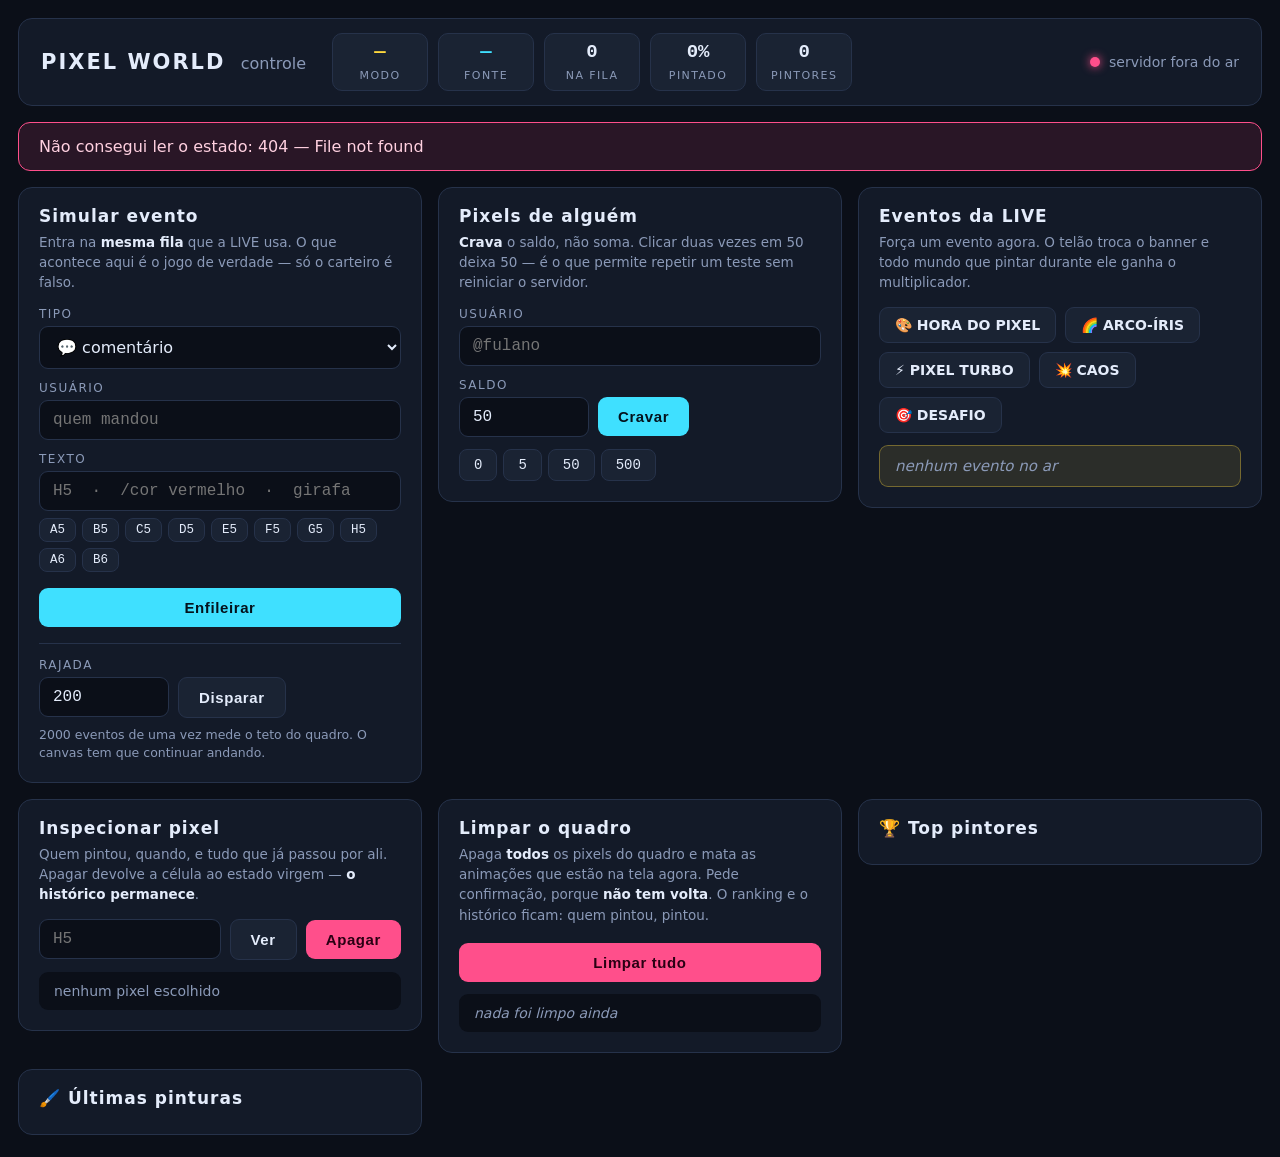
==== control/index.html @ 0fece091 "feat: iniciado" ====
<!doctype html>
<html lang="pt-BR">
<head>
<meta charset="utf-8">
<meta name="viewport" content="width=device-width, initial-scale=1">
<title>PIXEL WORLD — controle</title>
<link rel="stylesheet" href="/control/control.css">
</head>
<body>

<!--
  Esta pagina NAO vai ao ar. Ela e a bancada de ensaio do streamer: simular
  um comentario, dar pixels a mao, apagar a zoeira de alguem e medir carga.
  Por isso aqui a fonte e grande, o contraste e alto e nada anima — quem usa
  isto esta trabalhando, com a LIVE rodando do lado.
-->

<header id="barra">
  <h1>PIXEL WORLD <span>controle</span></h1>

  <div class="medidores">
    <div class="medidor" id="m-modo"><b>—</b><small>modo</small></div>
    <div class="medidor" id="m-fonte"><b>—</b><small>fonte</small></div>
    <div class="medidor" id="m-fila"><b>0</b><small>na fila</small></div>
    <div class="medidor" id="m-canvas"><b>0%</b><small>pintado</small></div>
    <div class="medidor" id="m-users"><b>0</b><small>pintores</small></div>
  </div>

  <div id="vivo"><span class="luz"></span><span id="vivo-texto">lendo…</span></div>
</header>

<div id="erro" hidden></div>

<main id="grade">

  <!-- ---------------------------------------------------------------- -->
  <section class="cartao" id="cartao-simular">
    <h2>Simular evento</h2>
    <p class="dica">
      Entra na <b>mesma fila</b> que a LIVE usa. O que acontece aqui é o jogo
      de verdade — só o carteiro é falso.
    </p>

    <div class="campo">
      <label for="sim-tipo">Tipo</label>
      <select id="sim-tipo">
        <option value="comentario">💬 comentário</option>
        <option value="presente">🌹 presente</option>
        <option value="curtida">❤️ curtida</option>
        <option value="seguir">➕ seguir</option>
        <option value="compartilhar">🔁 compartilhar</option>
      </select>
    </div>

    <div class="campo">
      <label for="sim-usuario">Usuário</label>
      <input id="sim-usuario" list="usuarios-conhecidos" placeholder="quem mandou" autocomplete="off">
      <datalist id="usuarios-conhecidos"></datalist>
    </div>

    <div class="campo" id="campo-texto">
      <label for="sim-texto">Texto</label>
      <input id="sim-texto" placeholder="H5  ·  /cor vermelho  ·  girafa" autocomplete="off">
      <div class="atalhos" id="atalhos-coord"></div>
    </div>

    <div class="campo" id="campo-presente" hidden>
      <label for="campo-gift">Presente</label>
      <div class="linha">
        <select id="campo-gift">
          <option value="Rose">🌹 Rose</option>
          <option value="TikTok">🎵 TikTok</option>
          <option value="Finger Heart">🫰 Finger Heart</option>
          <option value="Ice Cream">🍦 Ice Cream</option>
          <option value="Galaxy">🌌 Galaxy</option>
        </select>
        <input id="sim-quantidade" type="number" min="1" max="9999" value="1" title="quantidade">
      </div>
    </div>

    <button class="acao" id="btn-simular">Enfileirar</button>

    <div class="rajada">
      <label for="burst">Rajada</label>
      <div class="linha">
        <input id="burst" type="number" min="0" max="5000" value="200">
        <button class="acao secundaria" id="btn-burst">Disparar</button>
      </div>
      <small>2000 eventos de uma vez mede o teto do quadro. O canvas tem que continuar andando.</small>
    </div>
  </section>

  <!-- ---------------------------------------------------------------- -->
  <section class="cartao" id="cartao-inventario">
    <h2>Pixels de alguém</h2>
    <p class="dica">
      <b>Crava</b> o saldo, não soma. Clicar duas vezes em 50 deixa 50 — é o
      que permite repetir um teste sem reiniciar o servidor.
    </p>

    <div class="campo">
      <label for="inv-usuario">Usuário</label>
      <input id="inv-usuario" list="usuarios-conhecidos" placeholder="@fulano" autocomplete="off">
    </div>

    <div class="campo">
      <label for="inv-pixels">Saldo</label>
      <div class="linha">
        <input id="inv-pixels" type="number" min="0" value="50">
        <button class="acao" id="btn-inventario">Cravar</button>
      </div>
    </div>

    <div class="linha atalhos-negrito">
      <button class="mini" data-valor="0">0</button>
      <button class="mini" data-valor="5">5</button>
      <button class="mini" data-valor="50">50</button>
      <button class="mini" data-valor="500">500</button>
    </div>
  </section>

  <!-- ---------------------------------------------------------------- -->
  <section class="cartao" id="cartao-eventos">
    <h2>Eventos da LIVE</h2>
    <p class="dica">
      Força um evento agora. O telão troca o banner e todo mundo que pintar
      durante ele ganha o multiplicador.
    </p>
    <div id="botoes-evento" class="linha"></div>
    <div id="evento-ativo" class="vazio">nenhum evento no ar</div>
  </section>

  <!-- ---------------------------------------------------------------- -->
  <section class="cartao" id="cartao-pixel">
    <h2>Inspecionar pixel</h2>
    <p class="dica">
      Quem pintou, quando, e tudo que já passou por ali. Apagar devolve a
      célula ao estado virgem — <b>o histórico permanece</b>.
    </p>
    <div class="linha">
      <input id="px-coord" placeholder="H5" autocomplete="off">
      <button class="acao secundaria" id="btn-inspecionar">Ver</button>
      <button class="acao perigo" id="btn-apagar">Apagar</button>
    </div>
    <div id="pixel-detalhe" class="vazio">nenhum pixel escolhido</div>
  </section>

  <!-- ---------------------------------------------------------------- -->
  <section class="cartao" id="cartao-limpar">
    <h2>Limpar o quadro</h2>
    <p class="dica">
      Apaga <b>todos</b> os pixels do quadro e mata as animações que estão na
      tela agora. Pede confirmação, porque <b>não tem volta</b>. O ranking e o
      histórico ficam: quem pintou, pintou.
    </p>
    <button class="acao perigo" id="btn-limpar">Limpar tudo</button>
    <div id="limpar-status" class="vazio">nada foi limpo ainda</div>
  </section>

  <!-- ---------------------------------------------------------------- -->
  <section class="cartao" id="cartao-ranking">
    <h2>🏆 Top pintores</h2>
    <ol id="ranking-lista"></ol>
  </section>

  <section class="cartao" id="cartao-feed">
    <h2>🖌️ Últimas pinturas</h2>
    <ul id="feed-lista"></ul>
  </section>

</main>

<script type="module" src="/control/control.js"></script>
</body>
</html>
---- control/control.css ----
/*
 * O painel do operador.
 *
 * Nada aqui e para o publico: e uma bancada de trabalho. Fonte grande porque
 * o streamer esta lendo de longe, contraste alto porque a sala costuma estar
 * com a luz apagada, e nenhuma animacao porque a pagina fica aberta ao lado
 * da LIVE o dia inteiro.
 */

:root {
  --fundo: #0b0f18;
  --cartao: #131a28;
  --cartao-2: #1a2333;
  --borda: #26324a;
  --texto: #e4ecfb;
  --fraco: #8b9ab8;
  --ciano: #3fe0ff;
  --verde: #3aff9e;
  --amarelo: #ffd93d;
  --rosa: #ff4f8b;
  --mono: ui-monospace, "Cascadia Mono", Consolas, monospace;
}

* { box-sizing: border-box; margin: 0; padding: 0; }

body {
  background: var(--fundo);
  color: var(--texto);
  font-family: "Segoe UI", system-ui, sans-serif;
  font-size: 16px;
  padding: 18px;
  min-height: 100vh;
}

/* ------------------------------------------------------------------ */
/* Barra do topo                                                       */
/* ------------------------------------------------------------------ */

#barra {
  display: flex;
  align-items: center;
  gap: 26px;
  flex-wrap: wrap;
  padding: 14px 22px;
  border: 1px solid var(--borda);
  border-radius: 14px;
  background: var(--cartao);
  margin-bottom: 16px;
  position: sticky;
  top: 12px;
  z-index: 10;
}

#barra h1 {
  font-size: 21px;
  letter-spacing: 2px;
  font-weight: 800;
}

#barra h1 span {
  color: var(--fraco);
  font-weight: 400;
  letter-spacing: 0;
  font-size: 16px;
  margin-left: 6px;
}

.medidores { display: flex; gap: 10px; flex-wrap: wrap; }

.medidor {
  min-width: 96px;
  padding: 7px 14px;
  border-radius: 10px;
  background: var(--cartao-2);
  border: 1px solid var(--borda);
  text-align: center;
}

.medidor b {
  display: block;
  font-family: var(--mono);
  font-size: 19px;
  line-height: 1.2;
}

.medidor small {
  color: var(--fraco);
  font-size: 11px;
  letter-spacing: 1.4px;
  text-transform: uppercase;
}

#m-modo b { color: var(--amarelo); }
#m-fonte b { color: var(--ciano); }

#vivo {
  margin-left: auto;
  display: flex;
  align-items: center;
  gap: 9px;
  font-size: 14px;
  color: var(--fraco);
}

#vivo .luz {
  width: 10px;
  height: 10px;
  border-radius: 50%;
  background: #555;
}

#vivo.vivo .luz { background: var(--verde); box-shadow: 0 0 10px var(--verde); }
#vivo.morto .luz { background: var(--rosa); box-shadow: 0 0 10px var(--rosa); }

/* ------------------------------------------------------------------ */
/* Erro                                                                */
/* ------------------------------------------------------------------ */

#erro {
  margin-bottom: 16px;
  padding: 14px 20px;
  border-radius: 12px;
  border: 1px solid var(--rosa);
  background: rgba(255, 79, 139, 0.12);
  color: #ffd0e0;
  font-size: 16px;
  white-space: pre-wrap;
}

/* ------------------------------------------------------------------ */
/* Cartoes                                                             */
/* ------------------------------------------------------------------ */

#grade {
  display: grid;
  grid-template-columns: repeat(auto-fit, minmax(360px, 1fr));
  gap: 16px;
  align-items: start;
}

.cartao {
  background: var(--cartao);
  border: 1px solid var(--borda);
  border-radius: 14px;
  padding: 18px 20px 20px;
}

.cartao h2 {
  font-size: 17px;
  letter-spacing: 1px;
  margin-bottom: 6px;
}

.dica {
  color: var(--fraco);
  font-size: 13.5px;
  line-height: 1.5;
  margin-bottom: 14px;
}

.dica b { color: var(--texto); }

/* Campos ------------------------------------------------------------- */

.campo { margin-bottom: 12px; }

.campo label,
.rajada label {
  display: block;
  font-size: 12px;
  letter-spacing: 1.5px;
  text-transform: uppercase;
  color: var(--fraco);
  margin-bottom: 5px;
}

input, select {
  width: 100%;
  padding: 10px 13px;
  font-size: 16px;
  font-family: var(--mono);
  color: var(--texto);
  background: var(--fundo);
  border: 1px solid var(--borda);
  border-radius: 9px;
  outline: none;
}

input:focus, select:focus { border-color: var(--ciano); }

select { font-family: inherit; }

.linha {
  display: flex;
  gap: 9px;
  align-items: center;
}

.linha input { flex: 1; }
.linha input[type="number"] { max-width: 130px; }

/* Botoes ------------------------------------------------------------- */

.acao {
  padding: 11px 20px;
  font-size: 15px;
  font-weight: 700;
  letter-spacing: 0.6px;
  color: #04121c;
  background: var(--ciano);
  border: none;
  border-radius: 9px;
  cursor: pointer;
  width: 100%;
  margin-top: 4px;
}

.acao:hover { filter: brightness(1.12); }
.acao:active { transform: translateY(1px); }

.acao.secundaria {
  background: var(--cartao-2);
  color: var(--texto);
  border: 1px solid var(--borda);
}

.acao.perigo {
  background: var(--rosa);
  color: #2a0013;
}

.acao:disabled {
  opacity: 0.45;
  cursor: not-allowed;
  filter: none;
}

.linha .acao { width: auto; margin-top: 0; flex: none; }

.mini {
  padding: 7px 14px;
  font-family: var(--mono);
  font-size: 14px;
  color: var(--texto);
  background: var(--cartao-2);
  border: 1px solid var(--borda);
  border-radius: 8px;
  cursor: pointer;
}

.mini:hover { border-color: var(--ciano); }

.atalhos, .atalhos-negrito {
  display: flex;
  gap: 6px;
  flex-wrap: wrap;
  margin-top: 7px;
}

.atalhos .mini { padding: 4px 10px; font-size: 12.5px; }

/* Rajada ------------------------------------------------------------- */

.rajada {
  margin-top: 16px;
  padding-top: 14px;
  border-top: 1px solid var(--borda);
}

.rajada small {
  display: block;
  margin-top: 8px;
  color: var(--fraco);
  font-size: 12.5px;
  line-height: 1.45;
}

/* Eventos ------------------------------------------------------------ */

#botoes-evento { flex-wrap: wrap; }

.botao-evento {
  font-family: inherit;
  padding: 9px 15px;
  font-size: 14px;
  font-weight: 700;
  color: var(--texto);
  background: var(--cartao-2);
  border: 1px solid var(--borda);
  border-radius: 9px;
  cursor: pointer;
}

.botao-evento:hover { border-color: var(--amarelo); color: var(--amarelo); }

#evento-ativo {
  margin-top: 12px;
  padding: 11px 15px;
  border-radius: 9px;
  background: rgba(255, 217, 61, 0.10);
  border: 1px solid rgba(255, 217, 61, 0.35);
  font-size: 15px;
}

.vazio {
  margin-top: 12px;
  padding: 11px 15px;
  border-radius: 9px;
  background: var(--fundo);
  color: var(--fraco);
  font-size: 14px;
  font-style: italic;
}

/* Pixel -------------------------------------------------------------- */

#pixel-detalhe { font-style: normal; }

.pixel-topo {
  display: flex;
  align-items: center;
  gap: 12px;
  margin-bottom: 10px;
}

.pixel-cor {
  width: 30px;
  height: 30px;
  border-radius: 7px;
  border: 1px solid rgba(255, 255, 255, 0.25);
}

.pixel-coord {
  font-family: var(--mono);
  font-size: 20px;
  font-weight: 800;
  color: var(--amarelo);
}

.historico {
  list-style: none;
  margin-top: 10px;
  border-top: 1px solid var(--borda);
  padding-top: 10px;
}

.historico li {
  display: flex;
  gap: 10px;
  align-items: center;
  font-size: 13.5px;
  padding: 4px 0;
  color: var(--fraco);
}

.historico .quando {
  font-family: var(--mono);
  font-size: 12px;
  min-width: 76px;
}

.historico .quem { color: var(--texto); }

/* Listas ------------------------------------------------------------- */

#ranking-lista, #feed-lista {
  list-style: none;
  max-height: 340px;
  overflow-y: auto;
}

#ranking-lista li, #feed-lista li {
  display: flex;
  align-items: center;
  gap: 10px;
  padding: 7px 0;
  border-bottom: 1px solid rgba(38, 50, 74, 0.6);
  font-size: 15px;
}

.pos {
  font-family: var(--mono);
  color: var(--fraco);
  min-width: 22px;
}

.amostra {
  width: 15px;
  height: 15px;
  border-radius: 4px;
  flex: none;
}

.nome {
  flex: 1;
  overflow: hidden;
  text-overflow: ellipsis;
  white-space: nowrap;
}

.num {
  font-family: var(--mono);
  color: var(--ciano);
  font-weight: 700;
}

.coord {
  font-family: var(--mono);
  color: var(--amarelo);
  font-weight: 700;
  min-width: 48px;
}

@media (max-width: 720px) {
  #grade { grid-template-columns: 1fr; }
  #barra { position: static; }
}
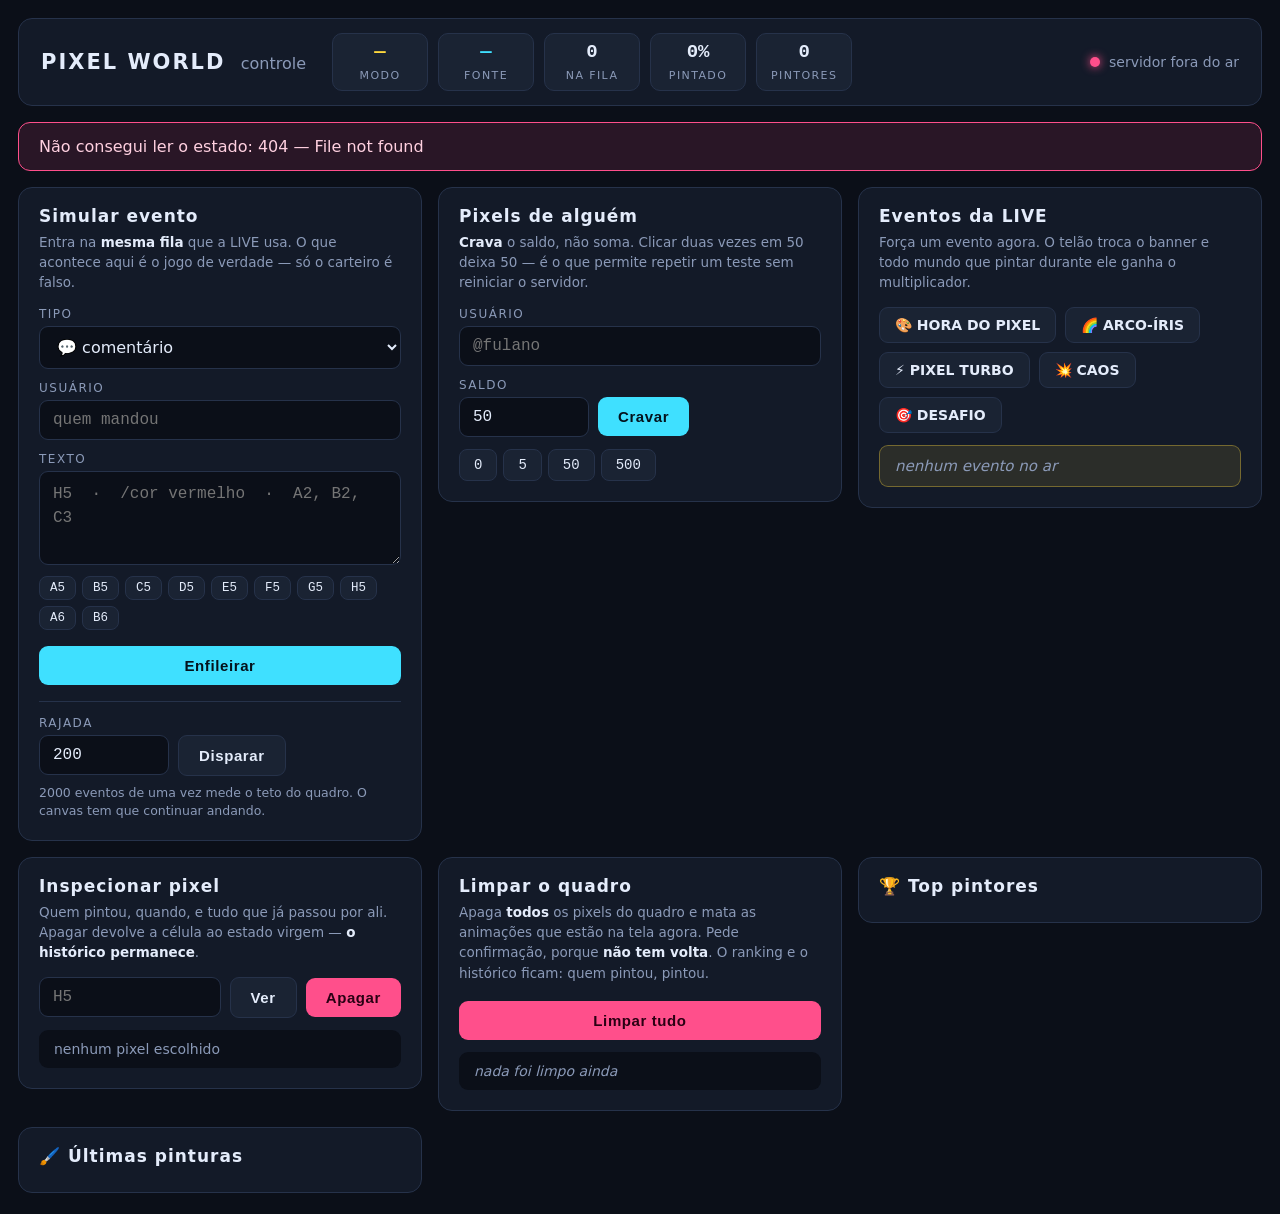
==== commit cebfe024: "refact: admin panel" ====
--- a/control/index.html
+++ b/control/index.html
@@ -60,7 +60,11 @@
 
     <div class="campo" id="campo-texto">
       <label for="sim-texto">Texto</label>
-      <input id="sim-texto" placeholder="H5  ·  /cor vermelho  ·  girafa" autocomplete="off">
+      <!-- Campo de VARIAS linhas de proposito: a receita de um desenho tem
+           quantas linhas couberem em 150 caracteres, e um <input> de uma linha
+           so cola tudo grudado ao receber o paste — "AE22" e "S23" viram
+           "AE22S23" e nasce uma coordenada que nao existe. -->
+      <textarea id="sim-texto" rows="3" placeholder="H5  ·  /cor vermelho  ·  A2, B2, C3" autocomplete="off"></textarea>
       <div class="atalhos" id="atalhos-coord"></div>
     </div>
 
--- a/control/control.css
+++ b/control/control.css
@@ -174,7 +174,7 @@
   margin-bottom: 5px;
 }
 
-input, select {
+input, select, textarea {
   width: 100%;
   padding: 10px 13px;
   font-size: 16px;
@@ -186,7 +186,13 @@
   outline: none;
 }
 
-input:focus, select:focus { border-color: var(--ciano); }
+textarea {
+  resize: vertical;
+  min-height: 68px;
+  line-height: 1.5;
+}
+
+input:focus, select:focus, textarea:focus { border-color: var(--ciano); }
 
 select { font-family: inherit; }
 
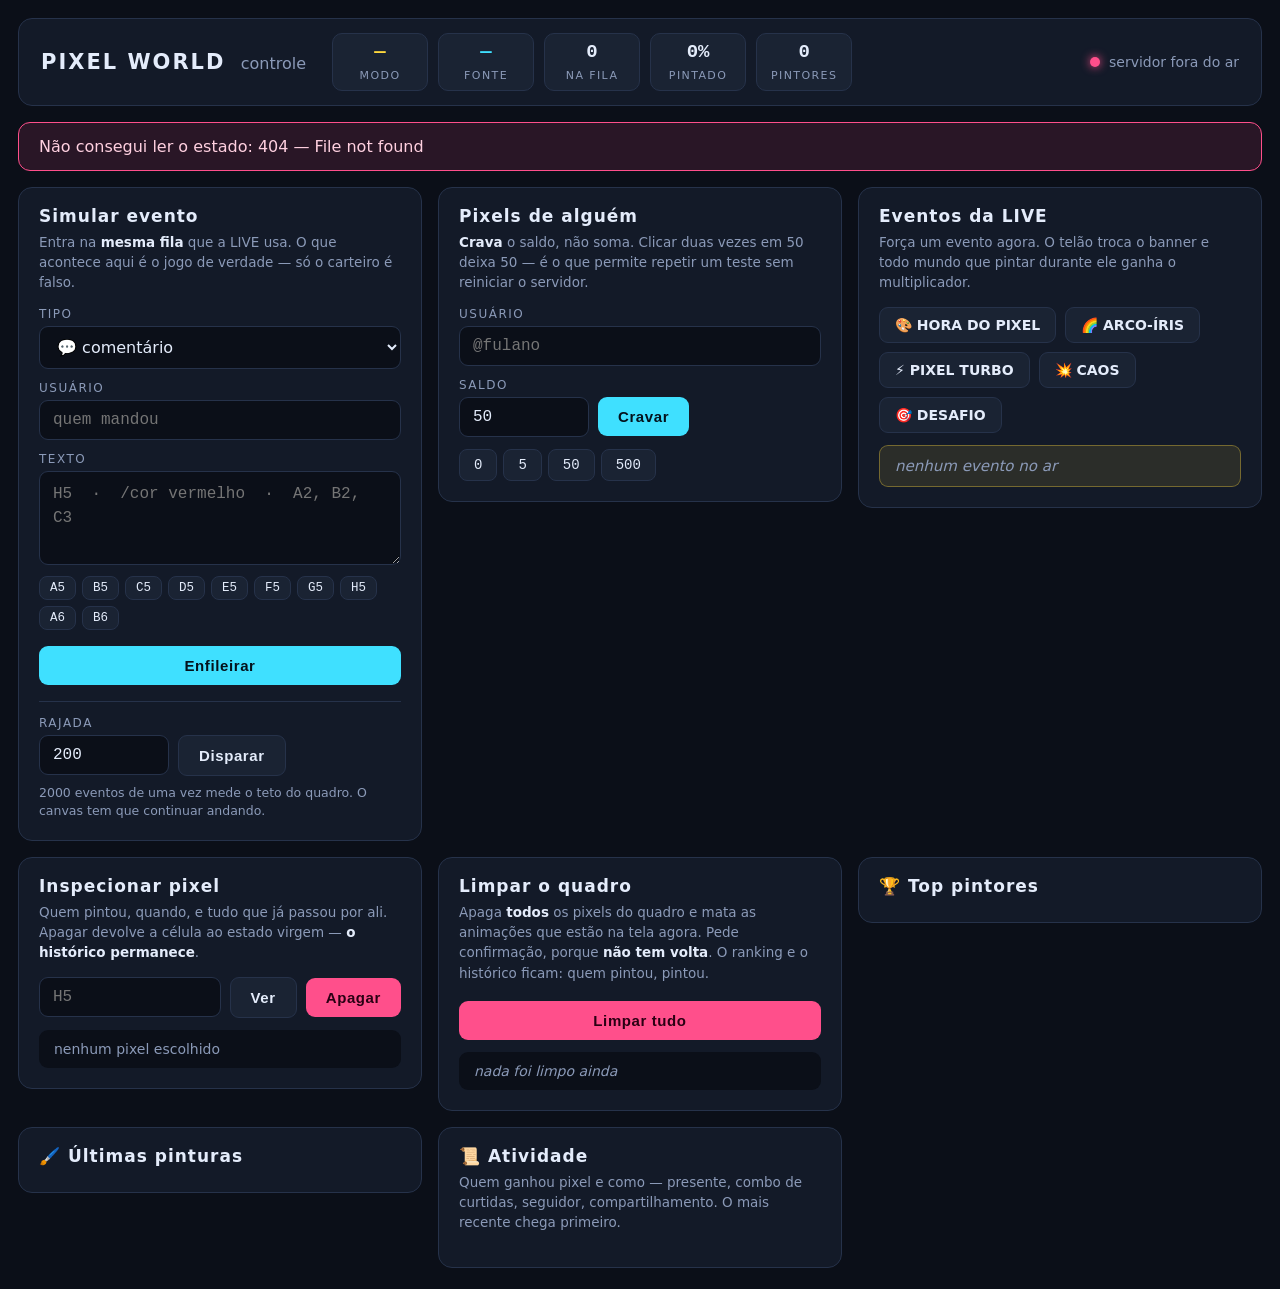
==== commit d8655a05: "refact: efeitos" ====
--- a/control/index.html
+++ b/control/index.html
@@ -172,6 +172,15 @@
     <ul id="feed-lista"></ul>
   </section>
 
+  <section class="cartao" id="cartao-atividade">
+    <h2>📜 Atividade</h2>
+    <p class="dica">
+      Quem ganhou pixel e como — presente, combo de curtidas, seguidor,
+      compartilhamento. O mais recente chega primeiro.
+    </p>
+    <ul id="atividade-lista"></ul>
+  </section>
+
 </main>
 
 <script type="module" src="/control/control.js"></script>
--- a/control/control.css
+++ b/control/control.css
@@ -369,13 +369,13 @@
 
 /* Listas ------------------------------------------------------------- */
 
-#ranking-lista, #feed-lista {
+#ranking-lista, #feed-lista, #atividade-lista {
   list-style: none;
   max-height: 340px;
   overflow-y: auto;
 }
 
-#ranking-lista li, #feed-lista li {
+#ranking-lista li, #feed-lista li, #atividade-lista li {
   display: flex;
   align-items: center;
   gap: 10px;
@@ -397,6 +397,12 @@
   flex: none;
 }
 
+/* O emoji do tipo de ganho, no lugar da amostra de cor das outras listas. */
+.como {
+  flex: none;
+  font-size: 15px;
+}
+
 .nome {
   flex: 1;
   overflow: hidden;
